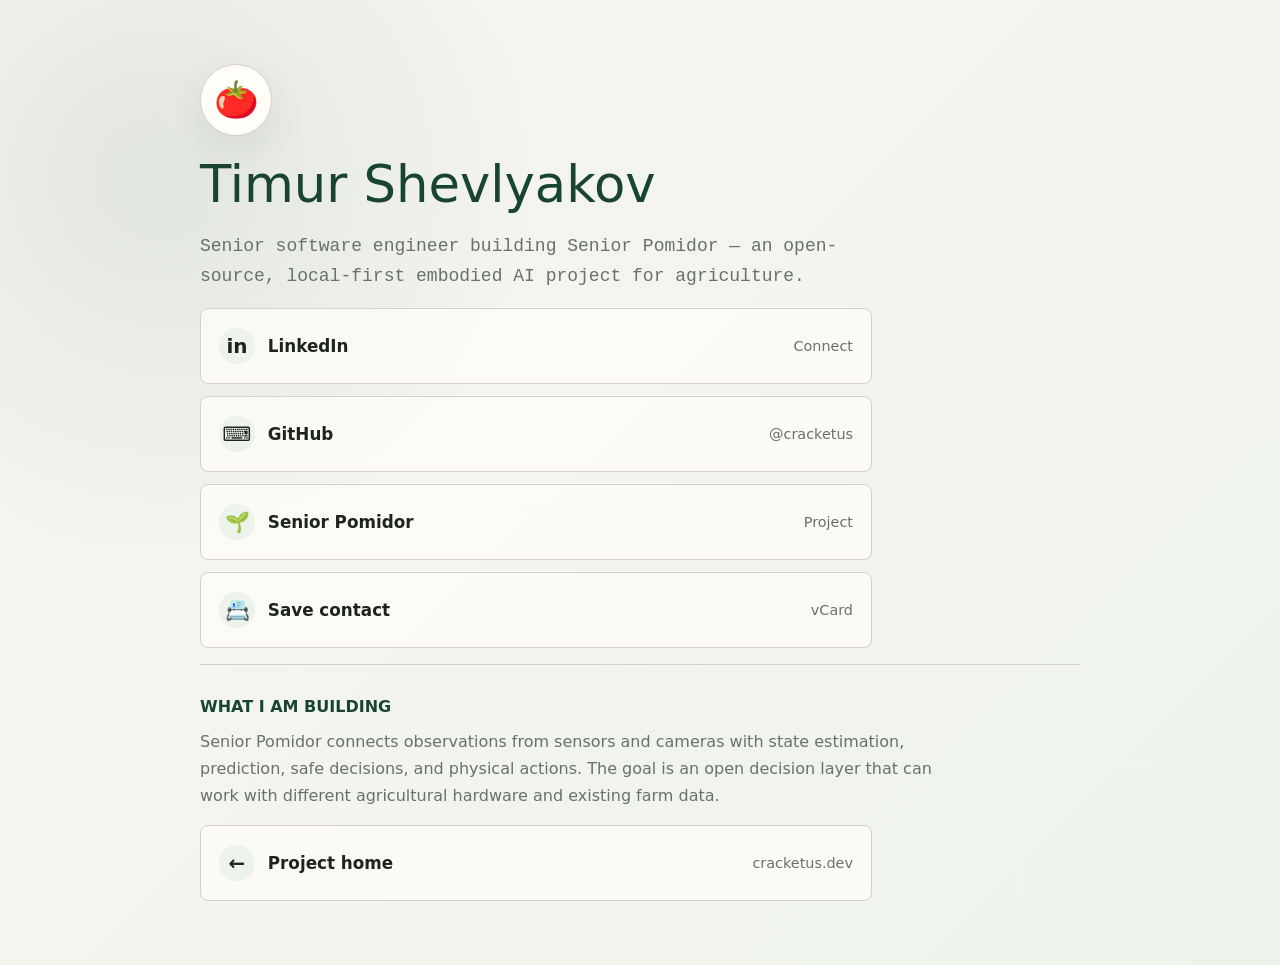
==== contacts/index.html @ 0e5f5a63 "feat(pages): add mobile-first contacts page" ====
<!doctype html>
<html lang="en">
  <head>
    <meta charset="utf-8">
    <meta name="viewport" content="width=device-width, initial-scale=1">
    <meta
      name="description"
      content="Contact Timur Shevlyakov, creator of Senior Pomidor — an open-source embodied AI project for agriculture."
    >
    <meta property="og:title" content="Timur Shevlyakov · Senior Pomidor">
    <meta property="og:description" content="Open-source embodied AI for agriculture.">
    <meta property="og:type" content="profile">
    <meta property="og:url" content="https://cracketus.dev/contacts/">
    <title>Timur Shevlyakov · Contacts</title>
    <link rel="canonical" href="https://cracketus.dev/contacts/">
    <link rel="stylesheet" href="../styles.css">
  </head>
  <body>
    <main>
      <section class="hero" aria-labelledby="title">
        <div class="mark" aria-hidden="true">&#x1f345;</div>
        <h1 id="title">Timur Shevlyakov</h1>
        <p class="summary">
          Senior software engineer building Senior Pomidor — an open-source,
          local-first embodied AI project for agriculture.
        </p>
      </section>

      <nav class="links" aria-label="Contact links">
        <a class="link" href="https://www.linkedin.com/in/timur-shevlyakov/">
          <span class="label"><span class="icon" aria-hidden="true">in</span>LinkedIn</span>
          <span class="meta">Connect</span>
        </a>
        <a class="link" href="https://github.com/cracketus">
          <span class="label"><span class="icon" aria-hidden="true">&#x2328;</span>GitHub</span>
          <span class="meta">@cracketus</span>
        </a>
        <a class="link" href="https://github.com/cracketus/senior-pomidor">
          <span class="label"><span class="icon" aria-hidden="true">&#x1f331;</span>Senior Pomidor</span>
          <span class="meta">Project</span>
        </a>
        <a class="link" href="contact.vcf" download>
          <span class="label"><span class="icon" aria-hidden="true">&#x1f4c7;</span>Save contact</span>
          <span class="meta">vCard</span>
        </a>
      </nav>

      <section class="about" aria-labelledby="about-title">
        <h2 id="about-title">What I am building</h2>
        <p>
          Senior Pomidor connects observations from sensors and cameras with state
          estimation, prediction, safe decisions, and physical actions. The goal is
          an open decision layer that can work with different agricultural hardware
          and existing farm data.
        </p>
      </section>

      <nav class="links" aria-label="Site navigation">
        <a class="link" href="/">
          <span class="label"><span class="icon" aria-hidden="true">&#x2190;</span>Project home</span>
          <span class="meta">cracketus.dev</span>
        </a>
      </nav>
    </main>
  </body>
</html>
---- styles.css ----
:root {
  color-scheme: light;
  --bg: #f7f5ef;
  --text: #1d241f;
  --muted: #687269;
  --line: #d8d1c3;
  --panel: #fffdf8;
  --accent: #326b4a;
  --accent-strong: #19452f;
}

* {
  box-sizing: border-box;
}

body {
  min-height: 100vh;
  margin: 0;
  font-family:
    Inter, ui-sans-serif, system-ui, -apple-system, BlinkMacSystemFont,
    "Segoe UI", sans-serif;
  background:
    radial-gradient(circle at 12% 18%, rgba(50, 107, 74, 0.1), transparent 24rem),
    linear-gradient(135deg, #f7f5ef 0%, #edf3ec 100%);
  color: var(--text);
}

main {
  width: min(100% - 2rem, 880px);
  min-height: 100vh;
  margin: 0 auto;
  display: grid;
  align-content: center;
  gap: 1rem;
  padding: 4rem 0;
}

.hero {
  display: grid;
  gap: 1.5rem;
}

.mark {
  width: 4.5rem;
  height: 4.5rem;
  display: grid;
  place-items: center;
  border: 1px solid var(--line);
  border-radius: 50%;
  background: var(--panel);
  box-shadow: 0 1rem 2.5rem rgba(29, 36, 31, 0.08);
  font-size: 2.25rem;
}

h1 {
  margin: 0;
  color: var(--accent-strong);
  font-size: clamp(1rem, 4vw, 4.5rem);
  line-height: 0.94;
  font-weight: 400;
}

.summary {
  max-width: 42rem;
  margin: 0;
  color: var(--muted);
  font-size: 1.125rem;
  line-height: 1.65;
  font-family: 'Courier New', Courier, monospace;
}

.links {
  display: grid;
  gap: 0.75rem;
  max-width: 42rem;
}

.link {
  display: flex;
  min-height: 4.75rem;
  align-items: center;
  justify-content: space-between;
  gap: 1rem;
  padding: 1rem 1.125rem;
  border: 1px solid var(--line);
  border-radius: 8px;
  background: rgba(255, 253, 248, 0.78);
  color: var(--text);
  text-decoration: none;
  transition:
    border-color 160ms ease,
    background 160ms ease,
    transform 160ms ease;
}

.link:hover,
.link:focus-visible {
  border-color: rgba(50, 107, 74, 0.55);
  background: var(--panel);
  transform: translateY(-1px);
  outline: none;
}

.label {
  display: flex;
  align-items: center;
  gap: 0.8rem;
  font-size: 1.05rem;
  font-weight: 680;
}

.icon {
  width: 2.25rem;
  height: 2.25rem;
  display: grid;
  flex: 0 0 auto;
  place-items: center;
  border-radius: 50%;
  background: #ecf3ea;
  font-size: 1.25rem;
}

.meta {
  flex: 0 0 auto;
  color: var(--muted);
  font-size: 0.9rem;
}

.stub .meta {
  color: var(--accent);
}

.about {
  border-top: 1px solid var(--line);
  padding-top: 2rem;
}

h2 {
  margin: 0 0 0.75rem;
  color: var(--accent-strong);
  font-size: 1rem;
  letter-spacing: 0;
  text-transform: uppercase;
}

.about p {
  max-width: 46rem;
  margin: 0;
  color: var(--muted);
  line-height: 1.7;
}

@media (max-width: 620px) {
  main {
    width: min(100% - 1.25rem, 880px);
    padding: 2.5rem 0;
    gap: 2.25rem;
  }

  h1 {
    font-size: 3.4rem;
  }

  .link {
    align-items: flex-start;
    flex-direction: column;
  }

  .meta {
    padding-left: 3.05rem;
  }
}
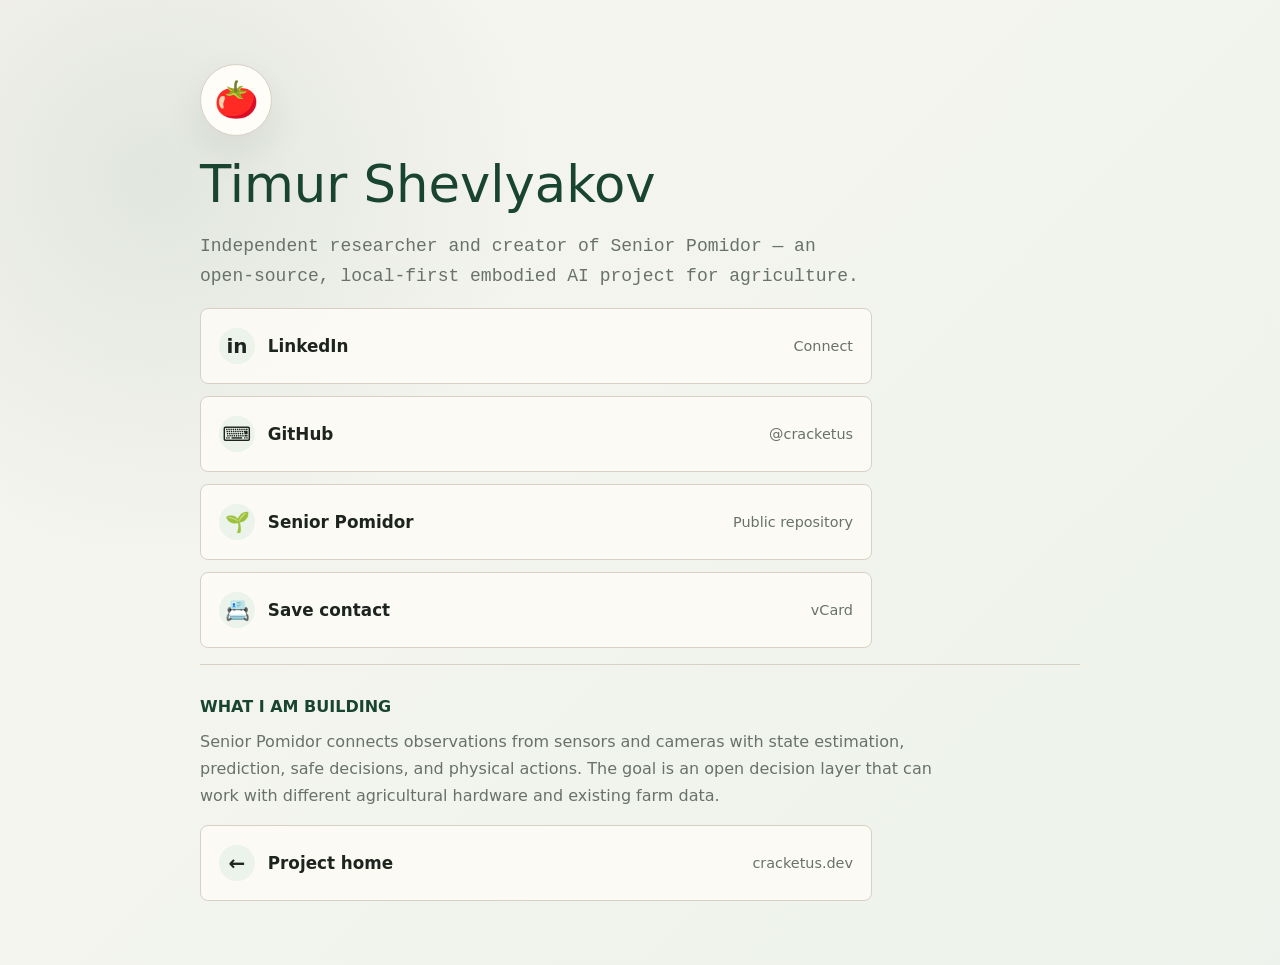
==== commit f2cd1770: "Refine contact positioning and public project link" ====
--- a/contacts/index.html
+++ b/contacts/index.html
@@ -8,7 +8,7 @@
       content="Contact Timur Shevlyakov, creator of Senior Pomidor — an open-source embodied AI project for agriculture."
     >
     <meta property="og:title" content="Timur Shevlyakov · Senior Pomidor">
-    <meta property="og:description" content="Open-source embodied AI for agriculture.">
+    <meta property="og:description" content="Independent research in open-source embodied AI for agriculture.">
     <meta property="og:type" content="profile">
     <meta property="og:url" content="https://cracketus.dev/contacts/">
     <title>Timur Shevlyakov · Contacts</title>
@@ -21,7 +21,7 @@
         <div class="mark" aria-hidden="true">&#x1f345;</div>
         <h1 id="title">Timur Shevlyakov</h1>
         <p class="summary">
-          Senior software engineer building Senior Pomidor — an open-source,
+          Independent researcher and creator of Senior Pomidor — an open-source,
           local-first embodied AI project for agriculture.
         </p>
       </section>
@@ -35,9 +35,9 @@
           <span class="label"><span class="icon" aria-hidden="true">&#x2328;</span>GitHub</span>
           <span class="meta">@cracketus</span>
         </a>
-        <a class="link" href="https://github.com/cracketus/senior-pomidor">
+        <a class="link" href="https://github.com/cracketus/senior-pomidor-server">
           <span class="label"><span class="icon" aria-hidden="true">&#x1f331;</span>Senior Pomidor</span>
-          <span class="meta">Project</span>
+          <span class="meta">Public repository</span>
         </a>
         <a class="link" href="contact.vcf" download>
           <span class="label"><span class="icon" aria-hidden="true">&#x1f4c7;</span>Save contact</span>
